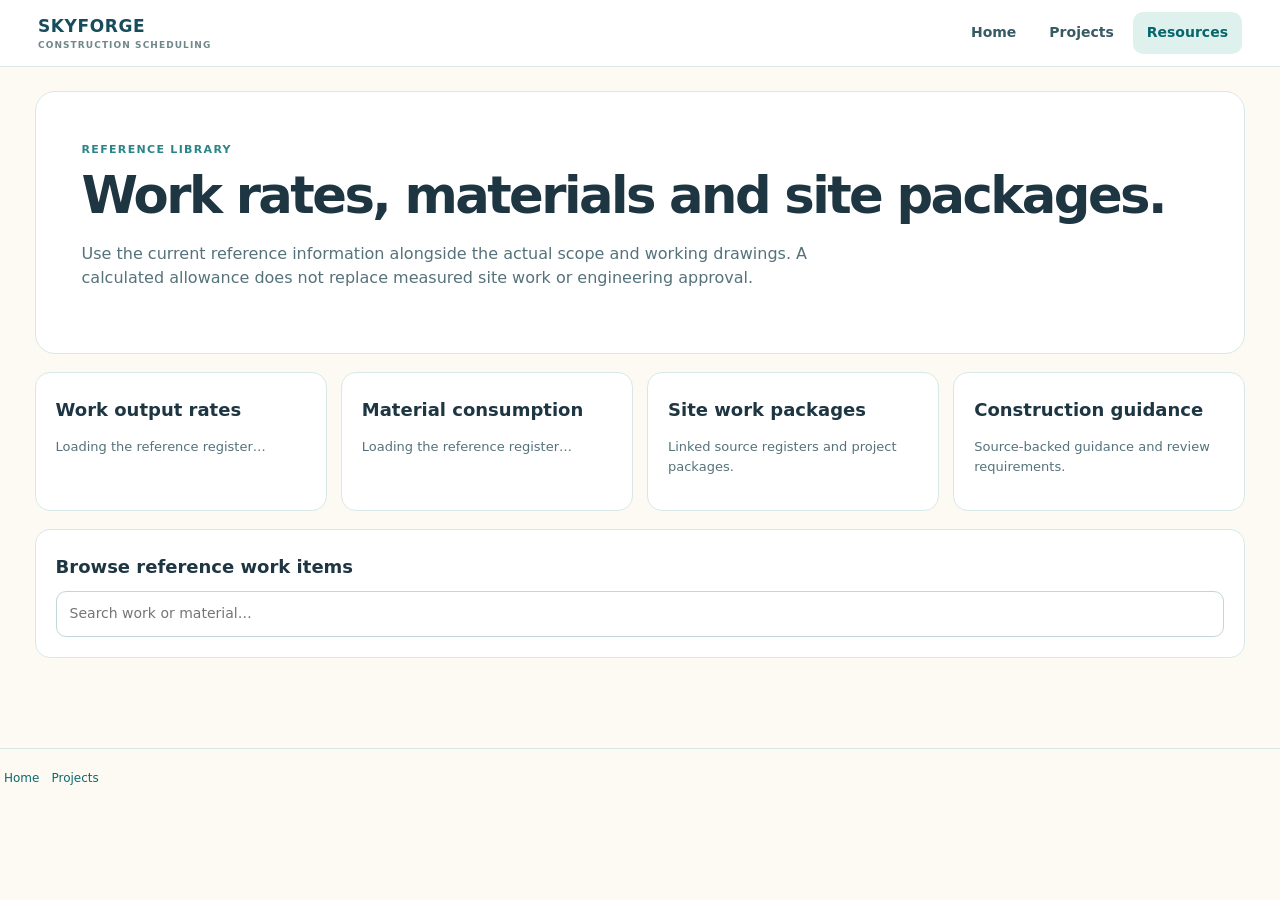
==== public-v2/resources/index.html @ adf4132d "ui(skyforge): build shared clean home, catalog, one project workspace and resource library" ====
<!doctype html><html lang="en"><head><meta charset="utf-8"><meta name="viewport" content="width=device-width,initial-scale=1"><title>Resource Library — Skyforge</title><link rel="stylesheet" href="../assets/styles.css"></head><body data-page="resources" data-root="../"><header class="top"><a class="brand" href="../index.html">SKYFORGE<small>Construction scheduling</small></a><nav aria-label="Primary navigation"><a href="../index.html">Home</a><a href="../projects/index.html">Projects</a><a href="../resources/index.html" aria-current="page">Resources</a></nav></header><main class="shell"><section class="hero"><span class="eyebrow">Reference library</span><h1>Work rates, materials and site packages.</h1><p>Use the current reference information alongside the actual scope and working drawings. A calculated allowance does not replace measured site work or engineering approval.</p></section><div class="resource-grid" id="resourceCards"><section class="card"><h2>Work output rates</h2><p>Loading the reference register…</p></section><section class="card"><h2>Material consumption</h2><p>Loading the reference register…</p></section><section class="card"><h2>Site work packages</h2><p>Linked source registers and project packages.</p></section><section class="card"><h2>Construction guidance</h2><p>Source-backed guidance and review requirements.</p></section></div><section class="card section"><h2>Browse reference work items</h2><input class="search" id="resourceSearch" placeholder="Search work or material…" type="search"><div class="table-wrap" id="resourceList"></div></section></main><footer class="shell footer"><a href="../index.html">Home</a><a href="../projects/index.html">Projects</a></footer><script type="module" src="../assets/app.js"></script></body></html>
---- public-v2/assets/styles.css ----
:root{--ink:#1e3542;--muted:#55727b;--sea:#096b70;--line:#d8e8e8;--cream:#fcfaf3;--paper:#fff;--quiet:#ecf6f3;--warning:#875b18}*{box-sizing:border-box}body{background:var(--cream);margin:0;color:var(--ink);font:14px/1.55 system-ui,-apple-system,"Segoe UI",sans-serif}a{color:var(--sea);text-decoration:none}a:hover{text-decoration:underline}button,input,select{font:inherit}.top{position:sticky;top:0;z-index:30;background:rgba(255,255,255,.98);border-bottom:1px solid var(--line);display:flex;align-items:center;justify-content:space-between;gap:20px;padding:12px clamp(14px,3vw,38px)}.brand{font-size:17px;letter-spacing:.035em;font-weight:900;color:#164c5b}.brand small{display:block;letter-spacing:.12em;color:#70878b;text-transform:uppercase;font-size:9px}.top nav{display:flex;align-items:center;gap:5px;flex-wrap:wrap}.top nav a{padding:10px 14px;border-radius:10px;font-weight:780;color:#375b65}.top nav a[aria-current="page"]{background:#dff1ec;color:#05666c}.shell{max-width:1580px;margin:auto;padding:24px clamp(12px,2.7vw,40px) 44px}.eyebrow{font-weight:850;text-transform:uppercase;letter-spacing:.12em;font-size:11px;color:#2b8588}.hero{background:var(--paper);border:1px solid var(--line);border-radius:20px;padding:clamp(24px,4vw,46px);margin-bottom:18px}.hero h1{font-size:clamp(32px,4vw,55px);letter-spacing:-.05em;line-height:1.1;margin:8px 0 18px}.hero p{max-width:760px;color:var(--muted);font-size:16px}.actions{display:flex;gap:10px;flex-wrap:wrap;margin-top:22px}.primary,.ghost,.toolbar button,.tabs button{border:1px solid #bad7d7;padding:11px 15px;background:#fff;border-radius:10px;color:#116d72;font-weight:800;cursor:pointer}.primary{background:var(--sea);color:#fff;border-color:var(--sea)}.ghost:hover,.toolbar button:hover{background:#edf8f5}.grid-cards{display:grid;grid-template-columns:repeat(auto-fit,minmax(220px,1fr));gap:14px}.card{background:var(--paper);border:1px solid var(--line);border-radius:15px;padding:20px;min-width:0}.card h2,.card h3{margin:3px 0 10px;font-size:18px}.card p{color:var(--muted);font-size:13px}.notice{background:#fff7e7;color:#704d17;border:1px solid #efdfbb;border-radius:10px;padding:12px 14px;font-size:12px}.clean-list{display:grid;gap:9px}.project-card{border:1px solid var(--line);border-left:4px solid var(--company,#35828b);border-radius:12px;background:#fff;padding:15px;display:block;color:var(--ink)}.project-card:hover{background:#f3faf9;text-decoration:none}.project-card strong{font-size:15px;display:block}.project-card span{display:block;color:var(--muted);font-size:12px}.search{width:100%;padding:11px 13px;border:1px solid #c1d6d8;border-radius:10px;min-width:0;background:#fff}.toolbar{display:flex;gap:9px;flex-wrap:wrap;align-items:center;margin:12px 0}.toolbar>*{min-width:0}.toolbar select,.toolbar input{border:1px solid #c5d8da;padding:10px;background:#fff;border-radius:9px}.workspace{display:grid;grid-template-columns:minmax(180px,245px) minmax(0,1fr) minmax(230px,295px);gap:13px;align-items:start}.workspace aside{background:#fff;border:1px solid var(--line);border-radius:13px;padding:16px;min-width:0;position:sticky;top:78px;max-height:calc(100vh - 90px);overflow:auto}.workspace .centre{background:#fff;border:1px solid var(--line);border-radius:13px;padding:18px;min-width:0;overflow:hidden}.workspace h2{margin:3px 0 13px;font-size:22px}.workspace h3{font-size:15px}.tabs{display:flex;gap:6px;flex-wrap:wrap;border-bottom:1px solid var(--line);padding-bottom:12px}.tabs button{font-size:12px;min-height:39px}.tabs button[aria-selected="true"]{background:var(--sea);border-color:var(--sea);color:#fff}.left-nav{display:grid;gap:7px}.left-nav button,.row-action{border:1px solid #d5e4e6;background:#f7fbfa;text-align:left;padding:9px 10px;border-radius:9px;cursor:pointer;color:#26575e}.left-nav button:hover,.row-action:hover{background:#e3f5f0}.table-wrap{overflow:auto;max-width:100%}table{border-collapse:separate;border-spacing:0;width:100%;min-width:520px;font-size:12px}th,td{border-bottom:1px solid #e2ebed;text-align:left;padding:10px 8px;vertical-align:top}th{background:#edf5f4;color:#315c65;position:sticky;top:0}tr:hover td{background:#f6fbf9}.row-action{width:100%}.muted{color:var(--muted)}.small{font-size:12px}.empty{padding:32px 12px;text-align:center;color:var(--muted)}.gantt-row{display:grid;grid-template-columns:minmax(145px,240px) minmax(160px,1fr);gap:12px;align-items:center;border-bottom:1px solid #e6eeee;padding:10px 2px}.gantt-track{height:19px;background:#edf4f4;border-radius:6px;position:relative}.gantt-bar{position:absolute;height:100%;border-radius:5px;background:#21888e;min-width:6px}.calendar-days{display:grid;grid-template-columns:repeat(7,minmax(0,1fr));gap:5px}.calendar-days button{min-height:67px;border:1px solid #d6e5e7;border-radius:8px;background:#f9fcfb;cursor:pointer;padding:6px;text-align:left;color:#315a66}.calendar-days button[aria-pressed="true"]{background:#d9f2ed;border-color:#6bb3ad}.calendar-days button small{display:block;color:#6f8388;font-size:10px}.context{font-size:12px;overflow-wrap:anywhere}.context dl{display:grid;grid-template-columns:minmax(65px,1fr) minmax(0,1.3fr);gap:9px}.context dt{color:#6c858e}.context dd{margin:0;font-weight:700}.context button{margin:3px 0}.pill{display:inline-block;border-radius:99px;background:#e5f4f0;color:#277378;padding:5px 10px;font-size:11px;font-weight:800}.section{margin:18px 0}.footer{border-top:1px solid var(--line);margin-top:28px;padding:20px 4px;color:#688187;font-size:12px;display:flex;gap:12px;flex-wrap:wrap}.resource-grid{display:grid;grid-template-columns:repeat(auto-fit,minmax(245px,1fr));gap:14px}.hide{display:none!important}@media(max-width:1130px){.workspace{grid-template-columns:minmax(170px,215px) minmax(0,1fr)}.workspace aside:last-child{grid-column:1/-1;position:static;max-height:none}}@media(max-width:700px){.workspace{display:flex;flex-direction:column}.workspace>*{width:100%}.workspace aside{position:static;max-height:none}.calendar-days{grid-template-columns:repeat(7,minmax(0,1fr))}.calendar-days button{min-height:55px;font-size:11px;padding:4px}.hero h1{font-size:33px}.top{position:static}.shell{padding:12px}.top nav a{padding:7px 8px}.gantt-row{grid-template-columns:minmax(120px,1fr) minmax(135px,1fr)}}@media(max-width:390px){.calendar-days button{min-height:44px}.project-card strong{font-size:14px}}
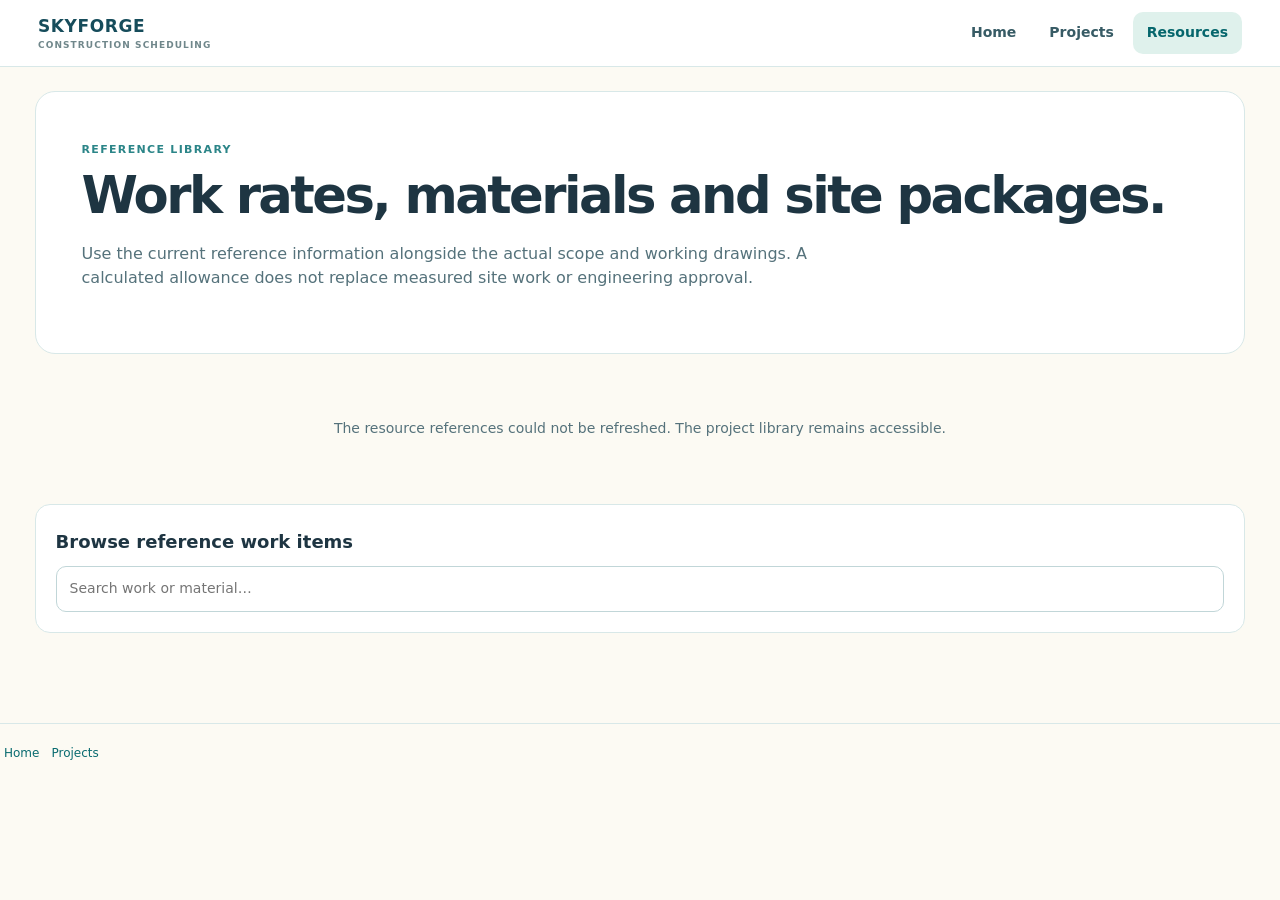
==== commit aa13eb0b: "Integrate live Site Modules and separate project activity, Gantt and history routes" ====
--- a/public-v2/resources/index.html
+++ b/public-v2/resources/index.html
@@ -1 +1 @@
-<!doctype html><html lang="en"><head><meta charset="utf-8"><meta name="viewport" content="width=device-width,initial-scale=1"><title>Resource Library — Skyforge</title><link rel="stylesheet" href="../assets/styles.css"></head><body data-page="resources" data-root="../"><header class="top"><a class="brand" href="../index.html">SKYFORGE<small>Construction scheduling</small></a><nav aria-label="Primary navigation"><a href="../index.html">Home</a><a href="../projects/index.html">Projects</a><a href="../resources/index.html" aria-current="page">Resources</a></nav></header><main class="shell"><section class="hero"><span class="eyebrow">Reference library</span><h1>Work rates, materials and site packages.</h1><p>Use the current reference information alongside the actual scope and working drawings. A calculated allowance does not replace measured site work or engineering approval.</p></section><div class="resource-grid" id="resourceCards"><section class="card"><h2>Work output rates</h2><p>Loading the reference register…</p></section><section class="card"><h2>Material consumption</h2><p>Loading the reference register…</p></section><section class="card"><h2>Site work packages</h2><p>Linked source registers and project packages.</p></section><section class="card"><h2>Construction guidance</h2><p>Source-backed guidance and review requirements.</p></section></div><section class="card section"><h2>Browse reference work items</h2><input class="search" id="resourceSearch" placeholder="Search work or material…" type="search"><div class="table-wrap" id="resourceList"></div></section></main><footer class="shell footer"><a href="../index.html">Home</a><a href="../projects/index.html">Projects</a></footer><script type="module" src="../assets/app.js"></script></body></html>+<!doctype html><html lang="en"><head><meta charset="utf-8"><meta name="viewport" content="width=device-width,initial-scale=1"><title>Resource Library — Skyforge</title><link rel="stylesheet" href="../assets/styles.css"></head><body data-page="resources" data-root="../"><header class="top"><a class="brand" href="../index.html">SKYFORGE<small>Construction scheduling</small></a><nav aria-label="Primary navigation"><a href="../index.html">Home</a><a href="../projects/index.html">Projects</a><a href="../resources/index.html" aria-current="page">Resources</a></nav></header><main class="shell"><section class="hero"><span class="eyebrow">Reference library</span><h1>Work rates, materials and site packages.</h1><p>Use the current reference information alongside the actual scope and working drawings. A calculated allowance does not replace measured site work or engineering approval.</p></section><div class="resource-grid" id="resourceCards"><section class="card"><h2>Work output rates</h2><p>Loading the reference register…</p></section><section class="card"><h2>Material consumption</h2><p>Loading the reference register…</p></section><section class="card"><h2>Site modules</h2><p>Activity preparation, resources, checklists and project packages.</p><a href="modules.html">Open site modules</a></section><section class="card"><h2>Construction guidance</h2><p>Source-backed guidance and review requirements.</p></section></div><section class="card section"><h2>Browse reference work items</h2><input class="search" id="resourceSearch" placeholder="Search work or material…" type="search"><div class="table-wrap" id="resourceList"></div></section></main><footer class="shell footer"><a href="../index.html">Home</a><a href="../projects/index.html">Projects</a></footer><script type="module" src="../assets/app.js"></script></body></html>
